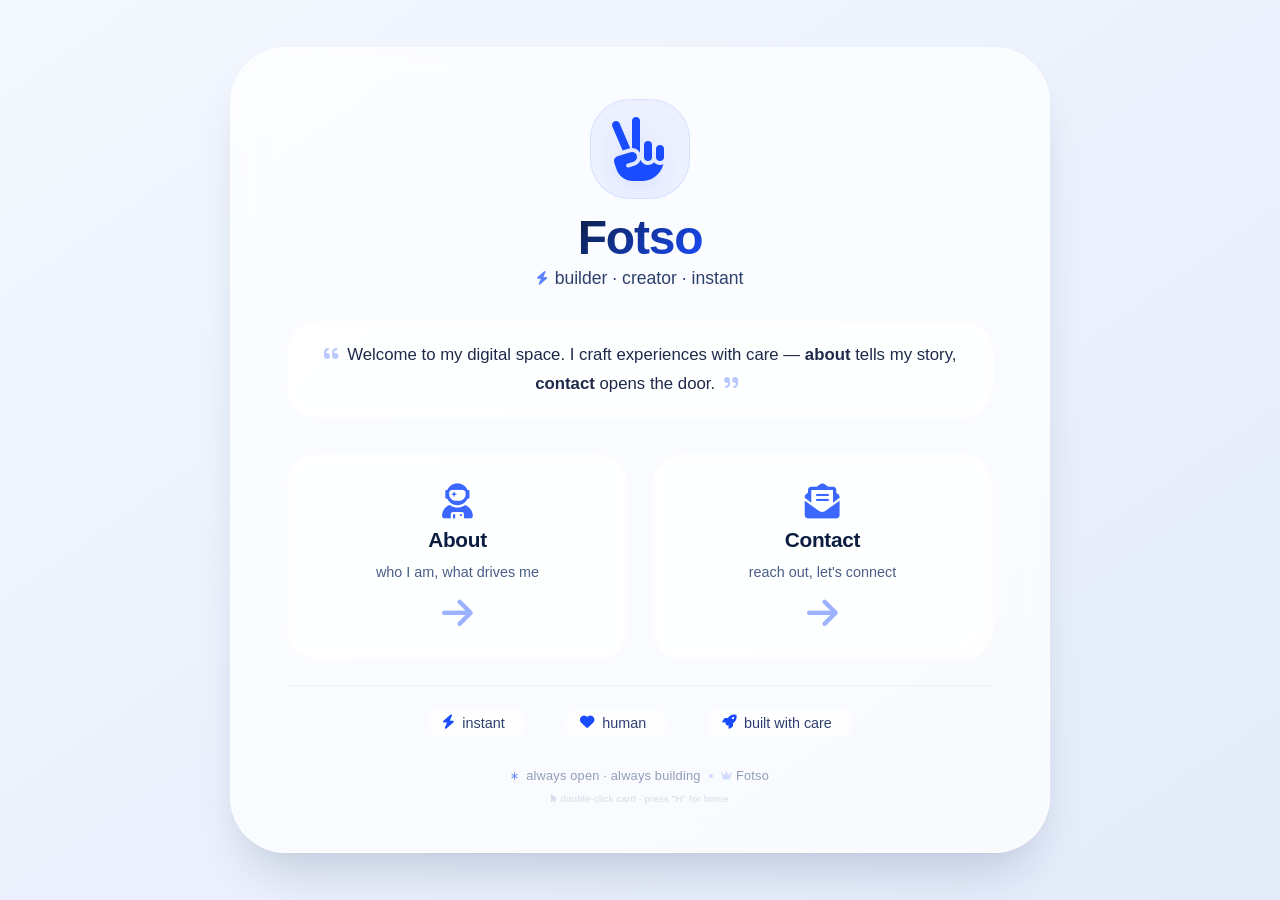
==== index.html @ 74350f85 "Add index html" ====
<!DOCTYPE html>
<html lang="en">
<head>
  <meta charset="UTF-8" />
  <meta name="viewport" content="width=device-width, initial-scale=1.0" />
  <title>Fotso · home</title>
  <!-- Font Awesome 6 (free) -->
  <link rel="stylesheet" href="https://cdnjs.cloudflare.com/ajax/libs/font-awesome/6.0.0-beta3/css/all.min.css" />
  <style>
    /* ----- reset & base ----- */
    * {
      margin: 0;
      padding: 0;
      box-sizing: border-box;
    }

    body {
      background: linear-gradient(145deg, #f4f8ff 0%, #e3ebfa 100%);
      min-height: 100vh;
      display: flex;
      align-items: center;
      justify-content: center;
      font-family: 'Inter', -apple-system, BlinkMacSystemFont, 'Segoe UI', Roboto, Helvetica, Arial, sans-serif;
      padding: 1.5rem;
      margin: 0;
    }

    /* ----- main card – index hub ----- */
    .index-card {
      max-width: 820px;
      width: 100%;
      background: rgba(255, 255, 255, 0.72);
      backdrop-filter: blur(14px);
      -webkit-backdrop-filter: blur(14px);
      border-radius: 56px;
      padding: 3.2rem 3.5rem 3rem;
      box-shadow: 0 30px 50px -18px rgba(0, 30, 70, 0.20),
                  0 2px 10px rgba(0,0,0,0.02);
      border: 1px solid rgba(255, 255, 255, 0.6);
      transition: all 0.25s ease;
      text-align: center;
    }

    .index-card:hover {
      box-shadow: 0 40px 65px -18px rgba(0, 45, 100, 0.25);
      transform: scale(1.005);
      background: rgba(255, 255, 255, 0.85);
    }

    /* ----- header / identity ----- */
    .index-header {
      display: flex;
      flex-direction: column;
      align-items: center;
      margin-bottom: 2rem;
    }

    .avatar-icon {
      font-size: 4rem;
      color: #1a4cff;
      background: rgba(26, 76, 255, 0.06);
      width: 100px;
      height: 100px;
      display: flex;
      align-items: center;
      justify-content: center;
      border-radius: 40px;
      border: 1px solid rgba(26, 76, 255, 0.10);
      transition: 0.2s;
      margin-bottom: 0.8rem;
    }

    .avatar-icon i {
      filter: drop-shadow(0 6px 12px rgba(26, 76, 255, 0.10));
    }

    .index-header h1 {
      font-size: 3rem;
      font-weight: 700;
      letter-spacing: -1.2px;
      background: linear-gradient(135deg, #0b1e42, #1a4cff);
      -webkit-background-clip: text;
      background-clip: text;
      color: transparent;
      line-height: 1.1;
    }

    .index-header .tagline {
      font-size: 1.1rem;
      font-weight: 400;
      color: #2d3f6b;
      display: flex;
      align-items: center;
      gap: 8px;
      margin-top: 0.2rem;
    }

    .index-header .tagline i {
      color: #1a4cff;
      font-size: 0.85rem;
      opacity: 0.7;
    }

    /* ----- intro blurb ----- */
    .intro-blurb {
      font-size: 1.05rem;
      line-height: 1.7;
      color: #1f2a4a;
      background: rgba(255, 255, 255, 0.3);
      padding: 1.2rem 1.8rem;
      border-radius: 32px;
      border: 1px solid rgba(255, 255, 255, 0.5);
      backdrop-filter: blur(4px);
      margin-bottom: 2.2rem;
    }

    .intro-blurb i {
      color: #1a4cff;
      margin-right: 6px;
      opacity: 0.7;
    }

    /* ----- navigation grid (about + contact) ----- */
    .nav-grid {
      display: grid;
      grid-template-columns: 1fr 1fr;
      gap: 1.5rem;
      margin: 0.8rem 0 1.2rem;
    }

    .nav-card {
      background: rgba(255, 255, 255, 0.3);
      backdrop-filter: blur(4px);
      border: 1px solid rgba(255, 255, 255, 0.5);
      border-radius: 32px;
      padding: 1.8rem 1.5rem;
      text-decoration: none;
      color: inherit;
      transition: all 0.2s ease;
      display: flex;
      flex-direction: column;
      align-items: center;
      gap: 0.6rem;
      cursor: pointer;
    }

    .nav-card:hover {
      background: rgba(255, 255, 255, 0.55);
      border-color: rgba(26, 76, 255, 0.15);
      transform: translateY(-4px);
      box-shadow: 0 12px 28px -12px rgba(26, 76, 255, 0.12);
    }

    .nav-card i {
      font-size: 2.2rem;
      color: #1a4cff;
      opacity: 0.85;
    }

    .nav-card .nav-label {
      font-weight: 600;
      font-size: 1.3rem;
      color: #0b1e42;
      letter-spacing: -0.3px;
    }

    .nav-card .nav-desc {
      font-size: 0.9rem;
      color: #4a5e88;
      text-align: center;
      line-height: 1.4;
    }

    .nav-card .nav-arrow {
      font-size: 0.8rem;
      color: #1a4cff;
      opacity: 0.5;
      transition: 0.2s;
      margin-top: 0.2rem;
    }

    .nav-card:hover .nav-arrow {
      opacity: 1;
      transform: translateX(4px);
    }

    /* ----- extra: quick stats / vibe ----- */
    .vibe-row {
      display: flex;
      justify-content: center;
      gap: 1.5rem 2.5rem;
      flex-wrap: wrap;
      margin: 1.6rem 0 0.4rem;
      padding-top: 1.4rem;
      border-top: 1px solid rgba(26, 76, 255, 0.06);
    }

    .vibe-item {
      display: flex;
      align-items: center;
      gap: 8px;
      color: #2d4070;
      font-size: 0.9rem;
      background: rgba(255, 255, 255, 0.2);
      padding: 0.3rem 1.2rem 0.3rem 0.9rem;
      border-radius: 40px;
      border: 1px solid rgba(255, 255, 255, 0.3);
      backdrop-filter: blur(4px);
    }

    .vibe-item i {
      color: #1a4cff;
      font-size: 0.9rem;
    }

    /* ----- footer ----- */
    .footnote-index {
      margin-top: 2rem;
      font-size: 0.8rem;
      color: #4d608a;
      display: flex;
      align-items: center;
      justify-content: center;
      gap: 8px;
      flex-wrap: wrap;
      opacity: 0.6;
      letter-spacing: 0.2px;
    }

    .footnote-index i {
      color: #1a4cff;
      font-size: 0.7rem;
    }

    /* ----- responsive ----- */
    @media (max-width: 640px) {
      .index-card {
        padding: 2.2rem 1.8rem;
        border-radius: 40px;
      }

      .index-header h1 {
        font-size: 2.4rem;
      }

      .avatar-icon {
        width: 80px;
        height: 80px;
        font-size: 3.2rem;
      }

      .nav-grid {
        grid-template-columns: 1fr;
        gap: 1rem;
      }

      .nav-card {
        padding: 1.4rem 1.2rem;
      }

      .intro-blurb {
        font-size: 0.95rem;
        padding: 1rem 1.4rem;
      }

      .vibe-row {
        gap: 0.8rem;
      }
    }

    @media (max-width: 400px) {
      .index-card {
        padding: 1.8rem 1.2rem;
      }
    }

    /* pulse on avatar */
    .pulse-home {
      animation: softPulse 3s ease-in-out infinite;
    }

    @keyframes softPulse {
      0% { box-shadow: 0 0 0 0 rgba(26, 76, 255, 0.04); }
      50% { box-shadow: 0 0 0 14px rgba(26, 76, 255, 0.01); }
      100% { box-shadow: 0 0 0 0 rgba(26, 76, 255, 0.04); }
    }
  </style>
</head>
<body>

  <div class="index-card">

    <!-- header -->
    <div class="index-header">
      <div class="avatar-icon pulse-home">
        <i class="fas fa-hand-peace"></i>
      </div>
      <h1>Fotso</h1>
      <div class="tagline">
        <i class="fas fa-bolt"></i>
        <span>builder · creator · instant</span>
      </div>
    </div>

    <!-- intro -->
    <div class="intro-blurb">
      <i class="fas fa-quote-left" style="opacity: 0.3; margin-right: 4px;"></i>
      Welcome to my digital space. I craft experiences with care — 
      <strong>about</strong> tells my story, <strong>contact</strong> opens the door.
      <i class="fas fa-quote-right" style="opacity: 0.3; margin-left: 4px;"></i>
    </div>

    <!-- navigation: about + contact -->
    <div class="nav-grid">
      <!-- about -->
      <a href="about.html" class="nav-card" aria-label="About page">
        <i class="fas fa-user-astronaut"></i>
        <span class="nav-label">About</span>
        <span class="nav-desc">who I am, what drives me</span>
        <span class="nav-arrow"><i class="fas fa-arrow-right"></i></span>
      </a>

      <!-- contact -->
      <a href="contact-us.html" class="nav-card" aria-label="Contact page">
        <i class="fas fa-envelope-open-text"></i>
        <span class="nav-label">Contact</span>
        <span class="nav-desc">reach out, let's connect</span>
        <span class="nav-arrow"><i class="fas fa-arrow-right"></i></span>
      </a>
    </div>

    <!-- vibe / extra -->
    <div class="vibe-row">
      <span class="vibe-item"><i class="fas fa-bolt"></i> instant</span>
      <span class="vibe-item"><i class="fas fa-heart"></i> human</span>
      <span class="vibe-item"><i class="fas fa-rocket"></i> built with care</span>
    </div>

    <!-- footer -->
    <div class="footnote-index">
      <i class="fas fa-asterisk" style="font-size: 0.5rem;"></i>
      <span>always open · always building</span>
      <i class="fas fa-circle" style="font-size: 0.25rem; opacity: 0.3;"></i>
      <span style="display: inline-flex; align-items: center; gap: 4px;">
        <i class="fas fa-crown" style="font-size: 0.6rem; opacity: 0.3;"></i>
        Fotso
      </span>
    </div>

    <!-- tiny interactive hint -->
    <div style="margin-top: 0.6rem; font-size: 0.6rem; letter-spacing: 0.2px; color: #6b7fa5; opacity: 0.25; user-select: none; text-align: center;">
      <i class="fas fa-mouse-pointer"></i> double‑click card · press "H" for home
    </div>
  </div>

  <script>
    (function() {
      // double-click on card
      const card = document.querySelector('.index-card');
      if (card) {
        card.addEventListener('dblclick', function(e) {
          if (e.target.closest('a')) return; // ignore nav clicks
          alert('🏠 Welcome home, Fotso. (double-click magic)');
        });
      }

      // keyboard shortcut: 'h' or 'H' for home
      document.addEventListener('keydown', function(e) {
        if (e.key === 'h' || e.key === 'H') {
          if (!e.ctrlKey && !e.metaKey && !e.altKey) {
            e.preventDefault();
            alert('🏡 Home · Fotso — you pressed “H” for hub.');
          }
        }
      });

      // console greeting
      console.log('%c🏠 Fotso · index hub', 'font-size: 16px; font-weight: 600; color: #1a4cff; background: #edf3ff; padding: 6px 14px; border-radius: 30px;');
      console.log('%c✨ double‑click the card or press "H" for a home note', 'font-size: 12px; color: #2d3f6b;');
    })();
  </script>

</body>
</html>
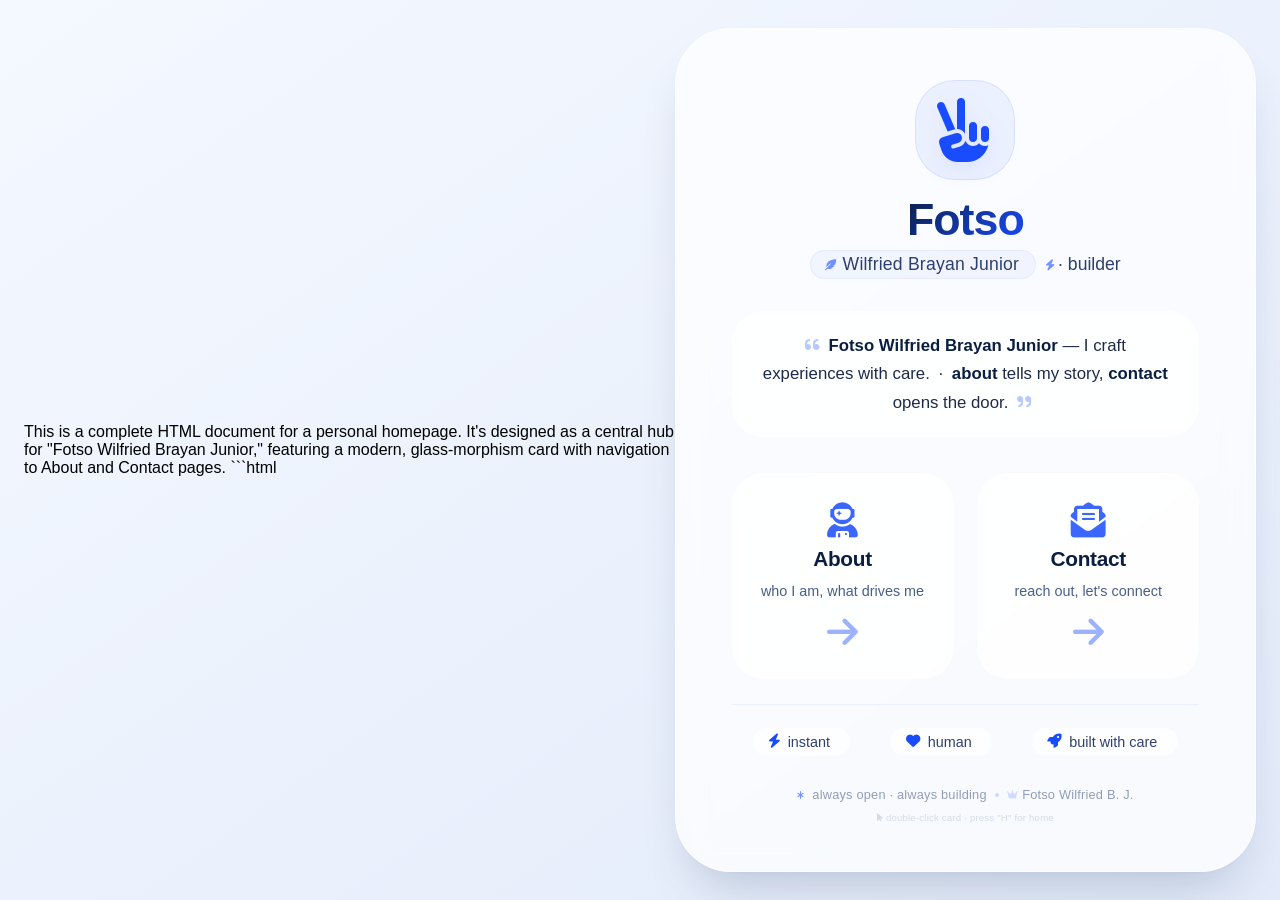
==== commit 5b88b35a: "Update home page" ====
--- a/index.html
+++ b/index.html
@@ -1,3 +1,5 @@
+This is a complete HTML document for a personal homepage. It's designed as a central hub for "Fotso Wilfried Brayan Junior," featuring a modern, glass-morphism card with navigation to About and Contact pages.
+```html
 <!DOCTYPE html>
 <html lang="en">
 <head>
@@ -47,7 +49,7 @@
       background: rgba(255, 255, 255, 0.85);
     }
 
-    /* ----- header / identity ----- */
+    /* ----- header / identity – full name ----- */
     .index-header {
       display: flex;
       flex-direction: column;
@@ -75,30 +77,44 @@
     }
 
     .index-header h1 {
-      font-size: 3rem;
+      font-size: 2.8rem;
       font-weight: 700;
-      letter-spacing: -1.2px;
+      letter-spacing: -1px;
       background: linear-gradient(135deg, #0b1e42, #1a4cff);
       -webkit-background-clip: text;
       background-clip: text;
       color: transparent;
-      line-height: 1.1;
-    }
-
-    .index-header .tagline {
+      line-height: 1.2;
+    }
+
+    .index-header .full-name {
       font-size: 1.1rem;
       font-weight: 400;
       color: #2d3f6b;
       display: flex;
       align-items: center;
-      gap: 8px;
+      justify-content: center;
+      gap: 10px;
+      flex-wrap: wrap;
       margin-top: 0.2rem;
     }
 
-    .index-header .tagline i {
-      color: #1a4cff;
-      font-size: 0.85rem;
-      opacity: 0.7;
+    .index-header .full-name i {
+      color: #1a4cff;
+      font-size: 0.8rem;
+      opacity: 0.6;
+    }
+
+    .index-header .full-name .name-badge {
+      background: rgba(26, 76, 255, 0.04);
+      padding: 0.2rem 1rem 0.2rem 0.9rem;
+      border-radius: 40px;
+      border: 1px solid rgba(26, 76, 255, 0.06);
+      font-weight: 450;
+      letter-spacing: 0.2px;
+      display: inline-flex;
+      align-items: center;
+      gap: 6px;
     }
 
     /* ----- intro blurb ----- */
@@ -120,6 +136,11 @@
       opacity: 0.7;
     }
 
+    .intro-blurb strong {
+      font-weight: 600;
+      color: #0b1e42;
+    }
+
     /* ----- navigation grid (about + contact) ----- */
     .nav-grid {
       display: grid;
@@ -240,7 +261,11 @@
       }
 
       .index-header h1 {
-        font-size: 2.4rem;
+        font-size: 2.2rem;
+      }
+
+      .index-header .full-name {
+        font-size: 1rem;
       }
 
       .avatar-icon {
@@ -290,22 +315,29 @@
 
   <div class="index-card">
 
-    <!-- header -->
+    <!-- header with full name -->
     <div class="index-header">
       <div class="avatar-icon pulse-home">
         <i class="fas fa-hand-peace"></i>
       </div>
       <h1>Fotso</h1>
-      <div class="tagline">
-        <i class="fas fa-bolt"></i>
-        <span>builder · creator · instant</span>
+      <div class="full-name">
+        <span class="name-badge">
+          <i class="fas fa-feather-alt" style="font-size: 0.7rem;"></i>
+          <span>Wilfried Brayan Junior</span>
+        </span>
+        <span style="display: flex; align-items: center; gap: 4px;">
+          <i class="fas fa-bolt" style="font-size: 0.7rem;"></i>
+          <span style="font-weight: 300;">· builder</span>
+        </span>
       </div>
     </div>
 
-    <!-- intro -->
+    <!-- intro – updated with full name mention -->
     <div class="intro-blurb">
       <i class="fas fa-quote-left" style="opacity: 0.3; margin-right: 4px;"></i>
-      Welcome to my digital space. I craft experiences with care — 
+      <strong>Fotso Wilfried Brayan Junior</strong> — I craft experiences with care.
+      <span style="display: inline-block; margin: 0 4px;">·</span> 
       <strong>about</strong> tells my story, <strong>contact</strong> opens the door.
       <i class="fas fa-quote-right" style="opacity: 0.3; margin-left: 4px;"></i>
     </div>
@@ -336,14 +368,14 @@
       <span class="vibe-item"><i class="fas fa-rocket"></i> built with care</span>
     </div>
 
-    <!-- footer -->
+    <!-- footer – includes full name -->
     <div class="footnote-index">
       <i class="fas fa-asterisk" style="font-size: 0.5rem;"></i>
       <span>always open · always building</span>
       <i class="fas fa-circle" style="font-size: 0.25rem; opacity: 0.3;"></i>
       <span style="display: inline-flex; align-items: center; gap: 4px;">
         <i class="fas fa-crown" style="font-size: 0.6rem; opacity: 0.3;"></i>
-        Fotso
+        Fotso Wilfried B. J.
       </span>
     </div>
 
@@ -360,7 +392,7 @@
       if (card) {
         card.addEventListener('dblclick', function(e) {
           if (e.target.closest('a')) return; // ignore nav clicks
-          alert('🏠 Welcome home, Fotso. (double-click magic)');
+          alert('🏠 Welcome home, Fotso Wilfried Brayan Junior. (double-click magic)');
         });
       }
 
@@ -369,13 +401,13 @@
         if (e.key === 'h' || e.key === 'H') {
           if (!e.ctrlKey && !e.metaKey && !e.altKey) {
             e.preventDefault();
-            alert('🏡 Home · Fotso — you pressed “H” for hub.');
+            alert('🏡 Home · Fotso Wilfried Brayan Junior — you pressed “H” for hub.');
           }
         }
       });
 
       // console greeting
-      console.log('%c🏠 Fotso · index hub', 'font-size: 16px; font-weight: 600; color: #1a4cff; background: #edf3ff; padding: 6px 14px; border-radius: 30px;');
+      console.log('%c🏠 Fotso Wilfried Brayan Junior · index hub', 'font-size: 16px; font-weight: 600; color: #1a4cff; background: #edf3ff; padding: 6px 14px; border-radius: 30px;');
       console.log('%c✨ double‑click the card or press "H" for a home note', 'font-size: 12px; color: #2d3f6b;');
     })();
   </script>
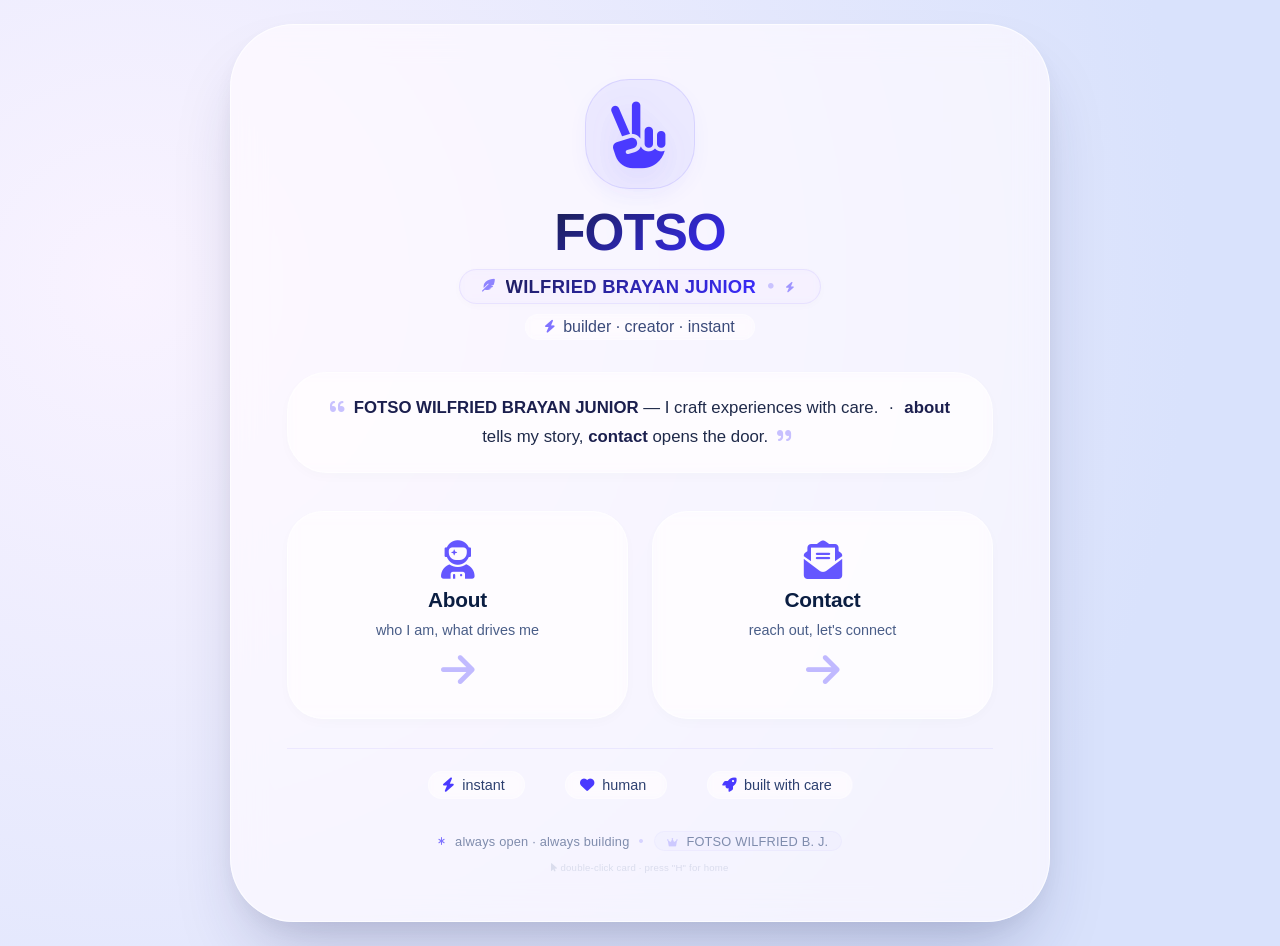
==== commit 8e8877ab: "Update home page" ====
--- a/index.html
+++ b/index.html
@@ -1,11 +1,9 @@
-This is a complete HTML document for a personal homepage. It's designed as a central hub for "Fotso Wilfried Brayan Junior," featuring a modern, glass-morphism card with navigation to About and Contact pages.
-```html
 <!DOCTYPE html>
 <html lang="en">
 <head>
   <meta charset="UTF-8" />
   <meta name="viewport" content="width=device-width, initial-scale=1.0" />
-  <title>Fotso · home</title>
+  <title>FOTSO · home</title>
   <!-- Font Awesome 6 (free) -->
   <link rel="stylesheet" href="https://cdnjs.cloudflare.com/ajax/libs/font-awesome/6.0.0-beta3/css/all.min.css" />
   <style>
@@ -17,7 +15,7 @@
     }
 
     body {
-      background: linear-gradient(145deg, #f4f8ff 0%, #e3ebfa 100%);
+      background: radial-gradient(circle at 10% 30%, #f9f3ff 0%, #d9e2fc 80%);
       min-height: 100vh;
       display: flex;
       align-items: center;
@@ -27,29 +25,29 @@
       margin: 0;
     }
 
-    /* ----- main card – index hub ----- */
+    /* ----- main card – index hub (elevated) ----- */
     .index-card {
       max-width: 820px;
       width: 100%;
-      background: rgba(255, 255, 255, 0.72);
-      backdrop-filter: blur(14px);
-      -webkit-backdrop-filter: blur(14px);
-      border-radius: 56px;
-      padding: 3.2rem 3.5rem 3rem;
-      box-shadow: 0 30px 50px -18px rgba(0, 30, 70, 0.20),
-                  0 2px 10px rgba(0,0,0,0.02);
-      border: 1px solid rgba(255, 255, 255, 0.6);
-      transition: all 0.25s ease;
+      background: rgba(255, 251, 255, 0.68);
+      backdrop-filter: blur(16px);
+      -webkit-backdrop-filter: blur(16px);
+      border-radius: 64px;
+      padding: 3.4rem 3.5rem 3rem;
+      box-shadow: 0 40px 70px -20px rgba(30, 40, 100, 0.25),
+                  0 8px 32px -8px rgba(0, 20, 60, 0.08);
+      border: 1px solid rgba(255, 255, 255, 0.7);
+      transition: all 0.3s ease;
       text-align: center;
     }
 
     .index-card:hover {
-      box-shadow: 0 40px 65px -18px rgba(0, 45, 100, 0.25);
-      transform: scale(1.005);
-      background: rgba(255, 255, 255, 0.85);
-    }
-
-    /* ----- header / identity – full name ----- */
+      box-shadow: 0 50px 80px -18px rgba(40, 60, 150, 0.30);
+      transform: scale(1.008);
+      background: rgba(255, 251, 255, 0.82);
+    }
+
+    /* ----- header / identity – full name prominent ----- */
     .index-header {
       display: flex;
       flex-direction: column;
@@ -58,90 +56,116 @@
     }
 
     .avatar-icon {
-      font-size: 4rem;
-      color: #1a4cff;
-      background: rgba(26, 76, 255, 0.06);
-      width: 100px;
-      height: 100px;
+      font-size: 4.2rem;
+      color: #4a3aff;
+      background: rgba(74, 58, 255, 0.07);
+      width: 110px;
+      height: 110px;
       display: flex;
       align-items: center;
       justify-content: center;
-      border-radius: 40px;
-      border: 1px solid rgba(26, 76, 255, 0.10);
-      transition: 0.2s;
+      border-radius: 44px;
+      border: 1px solid rgba(74, 58, 255, 0.12);
+      transition: 0.25s;
       margin-bottom: 0.8rem;
+      box-shadow: 0 8px 24px -6px rgba(74, 58, 255, 0.08);
     }
 
     .avatar-icon i {
-      filter: drop-shadow(0 6px 12px rgba(26, 76, 255, 0.10));
+      filter: drop-shadow(0 8px 16px rgba(74, 58, 255, 0.12));
     }
 
     .index-header h1 {
-      font-size: 2.8rem;
+      font-size: 3.2rem;
       font-weight: 700;
       letter-spacing: -1px;
-      background: linear-gradient(135deg, #0b1e42, #1a4cff);
+      background: linear-gradient(145deg, #1a1f4e, #3b2bff);
       -webkit-background-clip: text;
       background-clip: text;
       color: transparent;
       line-height: 1.2;
-    }
-
-    .index-header .full-name {
-      font-size: 1.1rem;
-      font-weight: 400;
-      color: #2d3f6b;
-      display: flex;
-      align-items: center;
-      justify-content: center;
+      margin-bottom: 0.15rem;
+    }
+
+    /* full name – now displayed as a stylish badge */
+    .full-name-badge {
+      display: inline-flex;
+      align-items: center;
       gap: 10px;
-      flex-wrap: wrap;
+      background: rgba(74, 58, 255, 0.04);
+      padding: 0.35rem 1.6rem 0.35rem 1.4rem;
+      border-radius: 60px;
+      border: 1px solid rgba(74, 58, 255, 0.08);
+      backdrop-filter: blur(4px);
+      font-size: 1.15rem;
+      font-weight: 500;
+      color: #1f2a5c;
+      letter-spacing: 0.3px;
       margin-top: 0.2rem;
-    }
-
-    .index-header .full-name i {
-      color: #1a4cff;
+      box-shadow: 0 2px 8px rgba(0,0,0,0.02);
+    }
+
+    .full-name-badge i {
+      color: #4a3aff;
       font-size: 0.8rem;
       opacity: 0.6;
     }
 
-    .index-header .full-name .name-badge {
-      background: rgba(26, 76, 255, 0.04);
-      padding: 0.2rem 1rem 0.2rem 0.9rem;
+    .full-name-badge .name-text {
+      background: linear-gradient(135deg, #1f1f5e, #3b2bff);
+      -webkit-background-clip: text;
+      background-clip: text;
+      color: transparent;
+      font-weight: 600;
+    }
+
+    .tagline {
+      font-size: 1rem;
+      font-weight: 400;
+      color: #3a4a7a;
+      display: flex;
+      align-items: center;
+      gap: 8px;
+      margin-top: 0.6rem;
+      background: rgba(255,255,255,0.2);
+      padding: 0.2rem 1.2rem;
       border-radius: 40px;
-      border: 1px solid rgba(26, 76, 255, 0.06);
-      font-weight: 450;
-      letter-spacing: 0.2px;
-      display: inline-flex;
-      align-items: center;
-      gap: 6px;
-    }
-
-    /* ----- intro blurb ----- */
+      backdrop-filter: blur(4px);
+      border: 1px solid rgba(255,255,255,0.3);
+    }
+
+    .tagline i {
+      color: #4a3aff;
+      font-size: 0.8rem;
+      opacity: 0.7;
+    }
+
+    /* ----- intro blurb (softer) ----- */
     .intro-blurb {
       font-size: 1.05rem;
       line-height: 1.7;
       color: #1f2a4a;
-      background: rgba(255, 255, 255, 0.3);
-      padding: 1.2rem 1.8rem;
-      border-radius: 32px;
-      border: 1px solid rgba(255, 255, 255, 0.5);
+      background: rgba(255, 255, 255, 0.4);
+      padding: 1.3rem 2rem;
+      border-radius: 40px;
+      border: 1px solid rgba(255, 255, 255, 0.6);
       backdrop-filter: blur(4px);
-      margin-bottom: 2.2rem;
+      margin-bottom: 2.4rem;
+      box-shadow: 0 4px 12px rgba(0,0,0,0.02);
     }
 
     .intro-blurb i {
-      color: #1a4cff;
+      color: #4a3aff;
       margin-right: 6px;
-      opacity: 0.7;
+      opacity: 0.6;
     }
 
     .intro-blurb strong {
       font-weight: 600;
-      color: #0b1e42;
-    }
-
-    /* ----- navigation grid (about + contact) ----- */
+      color: #1b1f4e;
+    }
+
+    /* ----- navigation grid (about + contact) with fresh colors ----- */
     .nav-grid {
       display: grid;
       grid-template-columns: 1fr 1fr;
@@ -150,39 +174,46 @@
     }
 
     .nav-card {
-      background: rgba(255, 255, 255, 0.3);
-      backdrop-filter: blur(4px);
-      border: 1px solid rgba(255, 255, 255, 0.5);
-      border-radius: 32px;
+      background: rgba(255, 255, 255, 0.4);
+      backdrop-filter: blur(6px);
+      border: 1px solid rgba(255, 255, 255, 0.6);
+      border-radius: 36px;
       padding: 1.8rem 1.5rem;
       text-decoration: none;
       color: inherit;
-      transition: all 0.2s ease;
+      transition: all 0.25s ease;
       display: flex;
       flex-direction: column;
       align-items: center;
-      gap: 0.6rem;
+      gap: 0.5rem;
       cursor: pointer;
+      box-shadow: 0 4px 12px rgba(0,0,0,0.02);
     }
 
     .nav-card:hover {
-      background: rgba(255, 255, 255, 0.55);
-      border-color: rgba(26, 76, 255, 0.15);
-      transform: translateY(-4px);
-      box-shadow: 0 12px 28px -12px rgba(26, 76, 255, 0.12);
+      background: rgba(255, 255, 255, 0.7);
+      border-color: rgba(74, 58, 255, 0.20);
+      transform: translateY(-6px);
+      box-shadow: 0 18px 36px -14px rgba(74, 58, 255, 0.15);
     }
 
     .nav-card i {
-      font-size: 2.2rem;
-      color: #1a4cff;
+      font-size: 2.4rem;
+      color: #4a3aff;
       opacity: 0.85;
+      transition: 0.2s;
+    }
+
+    .nav-card:hover i {
+      opacity: 1;
+      transform: scale(1.02);
     }
 
     .nav-card .nav-label {
       font-weight: 600;
       font-size: 1.3rem;
       color: #0b1e42;
-      letter-spacing: -0.3px;
+      letter-spacing: -0.2px;
     }
 
     .nav-card .nav-desc {
@@ -194,26 +225,26 @@
 
     .nav-card .nav-arrow {
       font-size: 0.8rem;
-      color: #1a4cff;
-      opacity: 0.5;
-      transition: 0.2s;
+      color: #4a3aff;
+      opacity: 0.4;
+      transition: 0.25s;
       margin-top: 0.2rem;
     }
 
     .nav-card:hover .nav-arrow {
       opacity: 1;
-      transform: translateX(4px);
-    }
-
-    /* ----- extra: quick stats / vibe ----- */
+      transform: translateX(6px);
+    }
+
+    /* ----- vibe row (extra flair) ----- */
     .vibe-row {
       display: flex;
       justify-content: center;
       gap: 1.5rem 2.5rem;
       flex-wrap: wrap;
-      margin: 1.6rem 0 0.4rem;
+      margin: 1.8rem 0 0.4rem;
       padding-top: 1.4rem;
-      border-top: 1px solid rgba(26, 76, 255, 0.06);
+      border-top: 1px solid rgba(74, 58, 255, 0.07);
     }
 
     .vibe-item {
@@ -222,19 +253,19 @@
       gap: 8px;
       color: #2d4070;
       font-size: 0.9rem;
-      background: rgba(255, 255, 255, 0.2);
+      background: rgba(255, 255, 255, 0.25);
       padding: 0.3rem 1.2rem 0.3rem 0.9rem;
       border-radius: 40px;
-      border: 1px solid rgba(255, 255, 255, 0.3);
+      border: 1px solid rgba(255, 255, 255, 0.4);
       backdrop-filter: blur(4px);
     }
 
     .vibe-item i {
-      color: #1a4cff;
+      color: #4a3aff;
       font-size: 0.9rem;
     }
 
-    /* ----- footer ----- */
+    /* ----- footer (full name included) ----- */
     .footnote-index {
       margin-top: 2rem;
       font-size: 0.8rem;
@@ -242,36 +273,47 @@
       display: flex;
       align-items: center;
       justify-content: center;
-      gap: 8px;
+      gap: 10px;
       flex-wrap: wrap;
-      opacity: 0.6;
+      opacity: 0.7;
       letter-spacing: 0.2px;
     }
 
     .footnote-index i {
-      color: #1a4cff;
+      color: #4a3aff;
       font-size: 0.7rem;
+    }
+
+    .footnote-index .foot-name {
+      background: rgba(74, 58, 255, 0.03);
+      padding: 0.1rem 0.8rem;
+      border-radius: 40px;
+      border: 1px solid rgba(74, 58, 255, 0.04);
+      font-weight: 450;
     }
 
     /* ----- responsive ----- */
     @media (max-width: 640px) {
       .index-card {
         padding: 2.2rem 1.8rem;
-        border-radius: 40px;
+        border-radius: 44px;
       }
 
       .index-header h1 {
-        font-size: 2.2rem;
-      }
-
-      .index-header .full-name {
-        font-size: 1rem;
+        font-size: 2.4rem;
+      }
+
+      .full-name-badge {
+        font-size: 0.95rem;
+        padding: 0.3rem 1rem 0.3rem 1rem;
+        flex-wrap: wrap;
+        justify-content: center;
       }
 
       .avatar-icon {
-        width: 80px;
-        height: 80px;
-        font-size: 3.2rem;
+        width: 85px;
+        height: 85px;
+        font-size: 3.4rem;
       }
 
       .nav-grid {
@@ -299,15 +341,15 @@
       }
     }
 
-    /* pulse on avatar */
+    /* pulse animation – calm and refined */
     .pulse-home {
-      animation: softPulse 3s ease-in-out infinite;
+      animation: softPulse 3.2s ease-in-out infinite;
     }
 
     @keyframes softPulse {
-      0% { box-shadow: 0 0 0 0 rgba(26, 76, 255, 0.04); }
-      50% { box-shadow: 0 0 0 14px rgba(26, 76, 255, 0.01); }
-      100% { box-shadow: 0 0 0 0 rgba(26, 76, 255, 0.04); }
+      0% { box-shadow: 0 0 0 0 rgba(74, 58, 255, 0.04); }
+      50% { box-shadow: 0 0 0 18px rgba(74, 58, 255, 0.01); }
+      100% { box-shadow: 0 0 0 0 rgba(74, 58, 255, 0.04); }
     }
   </style>
 </head>
@@ -315,29 +357,32 @@
 
   <div class="index-card">
 
-    <!-- header with full name -->
+    <!-- header: full name in badge + tagline -->
     <div class="index-header">
       <div class="avatar-icon pulse-home">
         <i class="fas fa-hand-peace"></i>
       </div>
-      <h1>Fotso</h1>
-      <div class="full-name">
-        <span class="name-badge">
-          <i class="fas fa-feather-alt" style="font-size: 0.7rem;"></i>
-          <span>Wilfried Brayan Junior</span>
-        </span>
-        <span style="display: flex; align-items: center; gap: 4px;">
-          <i class="fas fa-bolt" style="font-size: 0.7rem;"></i>
-          <span style="font-weight: 300;">· builder</span>
-        </span>
+      <h1>FOTSO</h1>
+      
+      <!-- full name badge: WILFRIED BRAYAN JUNIOR -->
+      <div class="full-name-badge">
+        <i class="fas fa-feather-alt"></i>
+        <span class="name-text">WILFRIED BRAYAN JUNIOR</span>
+        <i class="fas fa-circle" style="font-size: 0.35rem; opacity: 0.25; margin: 0 2px;"></i>
+        <i class="fas fa-bolt" style="font-size: 0.65rem; opacity: 0.5;"></i>
       </div>
-    </div>
-
-    <!-- intro – updated with full name mention -->
+
+      <div class="tagline">
+        <i class="fas fa-bolt"></i>
+        <span>builder · creator · instant</span>
+      </div>
+    </div>
+
+    <!-- intro – updated with full name -->
     <div class="intro-blurb">
       <i class="fas fa-quote-left" style="opacity: 0.3; margin-right: 4px;"></i>
-      <strong>Fotso Wilfried Brayan Junior</strong> — I craft experiences with care.
-      <span style="display: inline-block; margin: 0 4px;">·</span> 
+      <strong>FOTSO WILFRIED BRAYAN JUNIOR</strong> — I craft experiences with care.
+      <span style="display: inline-block; margin: 0 6px;">·</span> 
       <strong>about</strong> tells my story, <strong>contact</strong> opens the door.
       <i class="fas fa-quote-right" style="opacity: 0.3; margin-left: 4px;"></i>
     </div>
@@ -372,42 +417,39 @@
     <div class="footnote-index">
       <i class="fas fa-asterisk" style="font-size: 0.5rem;"></i>
       <span>always open · always building</span>
-      <i class="fas fa-circle" style="font-size: 0.25rem; opacity: 0.3;"></i>
-      <span style="display: inline-flex; align-items: center; gap: 4px;">
-        <i class="fas fa-crown" style="font-size: 0.6rem; opacity: 0.3;"></i>
-        Fotso Wilfried B. J.
+      <i class="fas fa-circle" style="font-size: 0.25rem; opacity: 0.25;"></i>
+      <span class="foot-name">
+        <i class="fas fa-crown" style="font-size: 0.6rem; opacity: 0.3; margin-right: 4px;"></i>
+        FOTSO WILFRIED B. J.
       </span>
     </div>
 
     <!-- tiny interactive hint -->
-    <div style="margin-top: 0.6rem; font-size: 0.6rem; letter-spacing: 0.2px; color: #6b7fa5; opacity: 0.25; user-select: none; text-align: center;">
+    <div style="margin-top: 0.7rem; font-size: 0.6rem; letter-spacing: 0.2px; color: #6b7fa5; opacity: 0.2; user-select: none; text-align: center;">
       <i class="fas fa-mouse-pointer"></i> double‑click card · press "H" for home
     </div>
   </div>
 
   <script>
     (function() {
-      // double-click on card
       const card = document.querySelector('.index-card');
       if (card) {
         card.addEventListener('dblclick', function(e) {
-          if (e.target.closest('a')) return; // ignore nav clicks
-          alert('🏠 Welcome home, Fotso Wilfried Brayan Junior. (double-click magic)');
+          if (e.target.closest('a')) return;
+          alert('🏠 Welcome home, FOTSO WILFRIED BRAYAN JUNIOR. (double-click magic)');
         });
       }
 
-      // keyboard shortcut: 'h' or 'H' for home
       document.addEventListener('keydown', function(e) {
         if (e.key === 'h' || e.key === 'H') {
           if (!e.ctrlKey && !e.metaKey && !e.altKey) {
             e.preventDefault();
-            alert('🏡 Home · Fotso Wilfried Brayan Junior — you pressed “H” for hub.');
+            alert('🏡 Home · FOTSO WILFRIED BRAYAN JUNIOR — you pressed “H” for hub.');
           }
         }
       });
 
-      // console greeting
-      console.log('%c🏠 Fotso Wilfried Brayan Junior · index hub', 'font-size: 16px; font-weight: 600; color: #1a4cff; background: #edf3ff; padding: 6px 14px; border-radius: 30px;');
+      console.log('%c🏠 FOTSO WILFRIED BRAYAN JUNIOR · index hub', 'font-size: 16px; font-weight: 600; color: #4a3aff; background: #edf0ff; padding: 6px 14px; border-radius: 30px;');
       console.log('%c✨ double‑click the card or press "H" for a home note', 'font-size: 12px; color: #2d3f6b;');
     })();
   </script>
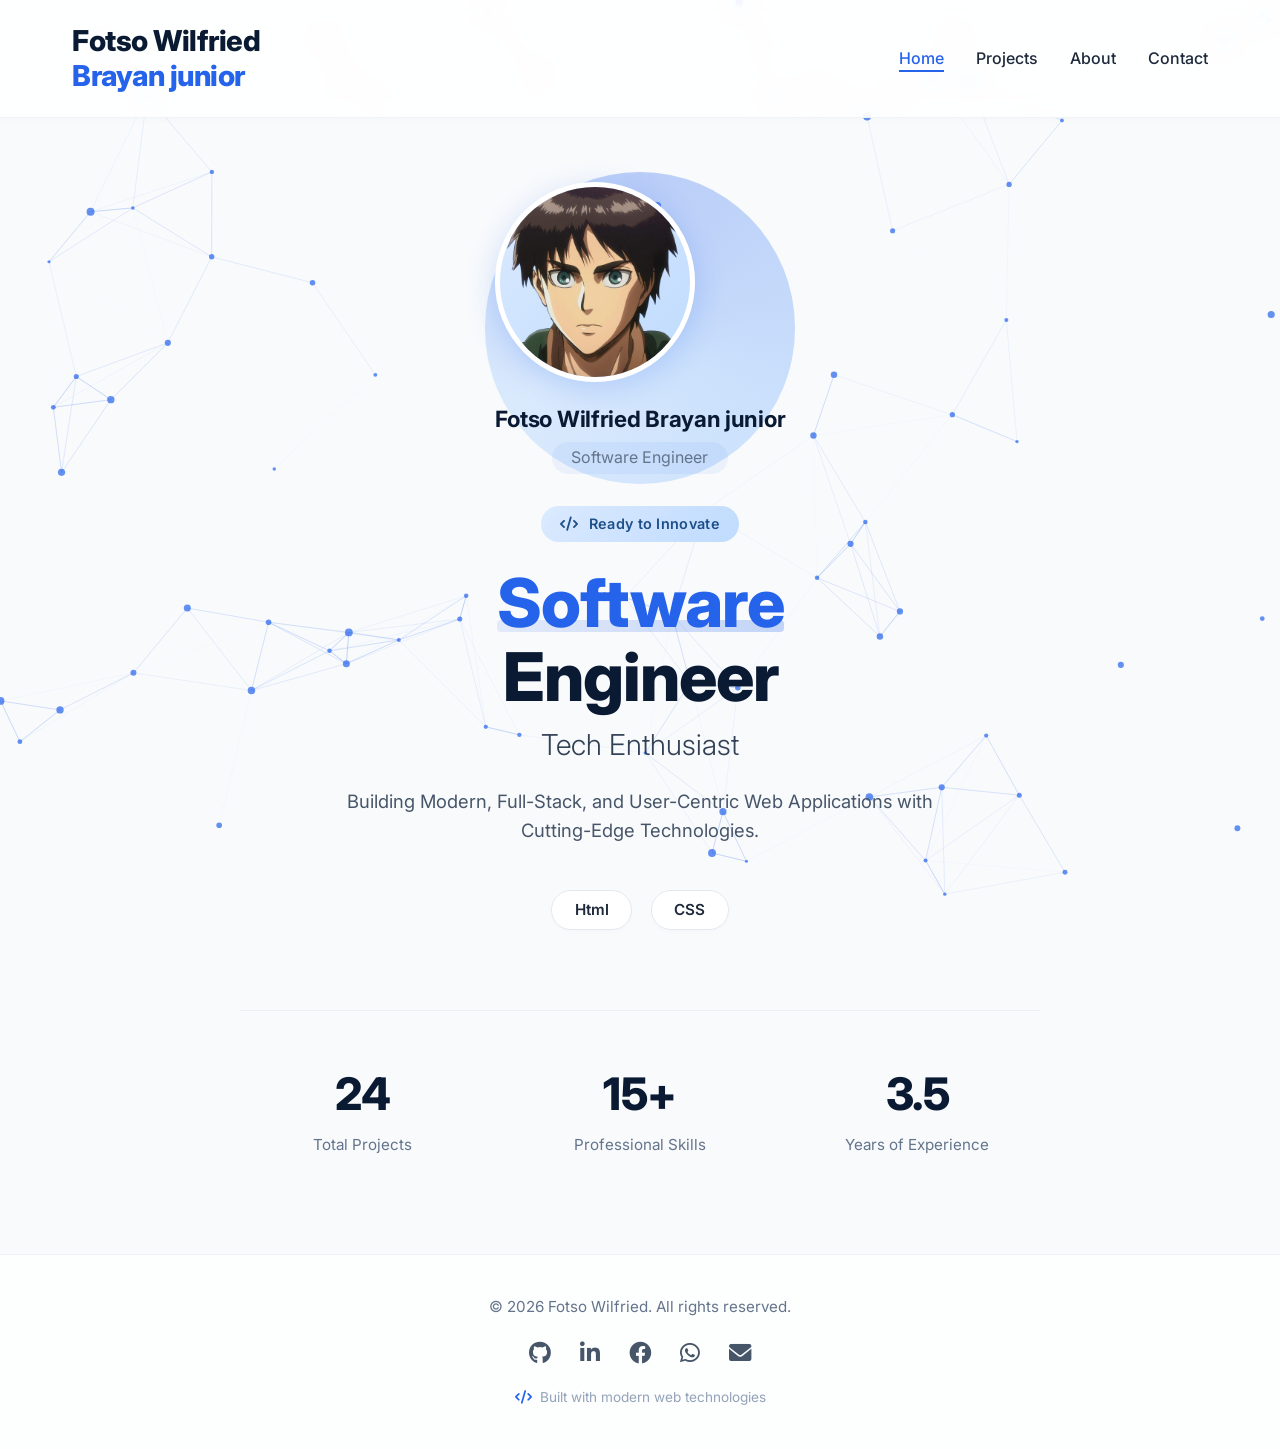
==== commit d3ece04f: "Update portfolio homepage" ====
--- a/index.html
+++ b/index.html
@@ -1,13 +1,17 @@
 <!DOCTYPE html>
 <html lang="en">
 <head>
-  <meta charset="UTF-8" />
-  <meta name="viewport" content="width=device-width, initial-scale=1.0" />
-  <title>FOTSO · home</title>
-  <!-- Font Awesome 6 (free) -->
-  <link rel="stylesheet" href="https://cdnjs.cloudflare.com/ajax/libs/font-awesome/6.0.0-beta3/css/all.min.css" />
+  <meta charset="UTF-8">
+  <meta name="viewport" content="width=device-width, initial-scale=1.0">
+  <title>Fotso Wilfried - Software Engineer</title>
+  <!-- Google Fonts for a clean, modern look -->
+  <link rel="preconnect" href="https://fonts.googleapis.com">
+  <link rel="preconnect" href="https://fonts.gstatic.com" crossorigin>
+  <link href="https://fonts.googleapis.com/css2?family=Inter:opsz,wght@14..32,300;14..32,400;14..32,600;14..32,700;14..32,800&display=swap" rel="stylesheet">
+  <!-- Font Awesome for icons -->
+  <link rel="stylesheet" href="https://cdnjs.cloudflare.com/ajax/libs/font-awesome/6.0.0-beta3/css/all.min.css">
   <style>
-    /* ----- reset & base ----- */
+    /* ===== RESET & BASE ===== */
     * {
       margin: 0;
       padding: 0;
@@ -15,442 +19,809 @@
     }
 
     body {
-      background: radial-gradient(circle at 10% 30%, #f9f3ff 0%, #d9e2fc 80%);
-      min-height: 100vh;
+      font-family: 'Inter', sans-serif;
+      background-color: #f8fafc;
+      color: #0b1a33;
+      line-height: 1.6;
+      overflow-x: hidden;
+    }
+
+    .container {
+      max-width: 1200px;
+      margin: 0 auto;
+      padding: 0 2rem;
+      position: relative;
+      z-index: 2;
+    }
+
+    /* ===== ANIMATIONS ===== */
+    @keyframes fadeInUp {
+      from {
+        opacity: 0;
+        transform: translateY(30px);
+      }
+      to {
+        opacity: 1;
+        transform: translateY(0);
+      }
+    }
+
+    @keyframes fadeIn {
+      from {
+        opacity: 0;
+      }
+      to {
+        opacity: 1;
+      }
+    }
+
+    @keyframes slideInLeft {
+      from {
+        opacity: 0;
+        transform: translateX(-40px);
+      }
+      to {
+        opacity: 1;
+        transform: translateX(0);
+      }
+    }
+
+    @keyframes slideInRight {
+      from {
+        opacity: 0;
+        transform: translateX(40px);
+      }
+      to {
+        opacity: 1;
+        transform: translateX(0);
+      }
+    }
+
+    @keyframes pulse {
+      0% {
+        transform: scale(1);
+      }
+      50% {
+        transform: scale(1.05);
+      }
+      100% {
+        transform: scale(1);
+      }
+    }
+
+    @keyframes float {
+      0% {
+        transform: translateY(0px);
+      }
+      50% {
+        transform: translateY(-10px);
+      }
+      100% {
+        transform: translateY(0px);
+      }
+    }
+
+    @keyframes shimmer {
+      0% {
+        background-position: -200% center;
+      }
+      100% {
+        background-position: 200% center;
+      }
+    }
+
+    @keyframes softPulse {
+      0% { box-shadow: 0 0 0 0 rgba(37, 99, 235, 0.12); }
+      50% { box-shadow: 0 0 0 25px rgba(37, 99, 235, 0.04); }
+      100% { box-shadow: 0 0 0 0 rgba(37, 99, 235, 0.12); }
+    }
+
+    @keyframes borderGlow {
+      0% { border-color: rgba(37, 99, 235, 0.3); }
+      50% { border-color: rgba(37, 99, 235, 0.8); }
+      100% { border-color: rgba(37, 99, 235, 0.3); }
+    }
+
+    @keyframes spin {
+      from { transform: rotate(0deg); }
+      to { transform: rotate(360deg); }
+    }
+
+    .animate-fade-in-up {
+      animation: fadeInUp 0.8s ease forwards;
+    }
+
+    .animate-fade-in {
+      animation: fadeIn 1s ease forwards;
+    }
+
+    .animate-slide-left {
+      animation: slideInLeft 0.8s ease forwards;
+    }
+
+    .animate-slide-right {
+      animation: slideInRight 0.8s ease forwards;
+    }
+
+    .animate-float {
+      animation: float 3s ease-in-out infinite;
+    }
+
+    .animate-pulse-on-hover:hover {
+      animation: pulse 0.5s ease;
+    }
+
+    .delay-1 {
+      animation-delay: 0.1s;
+    }
+    .delay-2 {
+      animation-delay: 0.2s;
+    }
+    .delay-3 {
+      animation-delay: 0.3s;
+    }
+    .delay-4 {
+      animation-delay: 0.4s;
+    }
+    .delay-5 {
+      animation-delay: 0.5s;
+    }
+
+    /* ===== PARTICLE NETWORK CANVAS ===== */
+    #particle-canvas {
+      position: fixed;
+      top: 0;
+      left: 0;
+      width: 100%;
+      height: 100%;
+      z-index: 0;
+      pointer-events: none;
+      background: transparent;
+    }
+
+    /* ===== HEADER / NAV ===== */
+    header {
+      padding: 1.5rem 0;
+      border-bottom: 1px solid rgba(226, 232, 240, 0.5);
+      background-color: rgba(255, 255, 255, 0.85);
+      backdrop-filter: blur(10px);
+      box-shadow: 0 2px 8px rgba(0,0,0,0.02);
+      position: sticky;
+      top: 0;
+      z-index: 100;
+      animation: fadeIn 0.8s ease;
+    }
+
+    nav {
       display: flex;
+      justify-content: space-between;
       align-items: center;
-      justify-content: center;
-      font-family: 'Inter', -apple-system, BlinkMacSystemFont, 'Segoe UI', Roboto, Helvetica, Arial, sans-serif;
-      padding: 1.5rem;
-      margin: 0;
-    }
-
-    /* ----- main card – index hub (elevated) ----- */
-    .index-card {
-      max-width: 820px;
+      flex-wrap: wrap;
+    }
+
+    .logo {
+      font-weight: 800;
+      font-size: 1.8rem;
+      letter-spacing: -0.5px;
+      color: #0b1a33;
+      transition: transform 0.3s ease;
+      text-decoration: none;
+      line-height: 1.2;
+    }
+
+    .logo:hover {
+      transform: scale(1.02);
+    }
+
+    .logo span {
+      color: #2563eb;
+    }
+
+    .nav-links {
+      display: flex;
+      gap: 2rem;
+      list-style: none;
+      font-weight: 500;
+    }
+
+    .nav-links a {
+      text-decoration: none;
+      color: #1e293b;
+      transition: color 0.3s ease, transform 0.3s ease;
+      position: relative;
+      padding-bottom: 4px;
+    }
+
+    .nav-links a::after {
+      content: '';
+      position: absolute;
+      bottom: 0;
+      left: 0;
+      width: 0;
+      height: 2px;
+      background-color: #2563eb;
+      transition: width 0.3s ease;
+    }
+
+    .nav-links a:hover {
+      color: #2563eb;
+      transform: translateY(-2px);
+    }
+
+    .nav-links a:hover::after {
       width: 100%;
-      background: rgba(255, 251, 255, 0.68);
-      backdrop-filter: blur(16px);
-      -webkit-backdrop-filter: blur(16px);
-      border-radius: 64px;
-      padding: 3.4rem 3.5rem 3rem;
-      box-shadow: 0 40px 70px -20px rgba(30, 40, 100, 0.25),
-                  0 8px 32px -8px rgba(0, 20, 60, 0.08);
-      border: 1px solid rgba(255, 255, 255, 0.7);
-      transition: all 0.3s ease;
-      text-align: center;
-    }
-
-    .index-card:hover {
-      box-shadow: 0 50px 80px -18px rgba(40, 60, 150, 0.30);
-      transform: scale(1.008);
-      background: rgba(255, 251, 255, 0.82);
-    }
-
-    /* ----- header / identity – full name prominent ----- */
-    .index-header {
+    }
+
+    .nav-links a.active {
+      color: #2563eb;
+    }
+
+    .nav-links a.active::after {
+      width: 100%;
+    }
+
+    /* ===== HERO SECTION ===== */
+    .hero {
       display: flex;
       flex-direction: column;
       align-items: center;
+      text-align: center;
+      padding: 4rem 0 3rem;
+      position: relative;
+      z-index: 2;
+    }
+
+    /* ===== PROFILE IMAGE - ENLARGED ===== */
+    .profile-wrapper {
       margin-bottom: 2rem;
-    }
-
-    .avatar-icon {
+      animation: fadeInUp 0.6s ease;
+      position: relative;
+    }
+
+    /* Glowing ring behind the profile image */
+    .profile-wrapper::before {
+      content: '';
+      position: absolute;
+      top: -10px;
+      left: -10px;
+      right: -10px;
+      bottom: -10px;
+      border-radius: 50%;
+      background: conic-gradient(from 0deg, #2563eb, #60a5fa, #93c5fd, #2563eb);
+      opacity: 0.3;
+      animation: spin 6s linear infinite;
+      z-index: -1;
+    }
+
+    .profile-image {
+      width: 200px;
+      height: 200px;
+      border-radius: 50%;
+      object-fit: cover;
+      border: 5px solid white;
+      box-shadow: 0 8px 30px rgba(37, 99, 235, 0.2);
+      transition: all 0.4s cubic-bezier(0.4, 0, 0.2, 1);
+      animation: softPulse 3s ease-in-out infinite;
+      display: block;
+      background: linear-gradient(135deg, #dbeafe, #bfdbfe);
+      position: relative;
+      z-index: 1;
+    }
+
+    .profile-image:hover {
+      transform: scale(1.06) rotate(-3deg);
+      box-shadow: 0 12px 45px rgba(37, 99, 235, 0.35);
+      border-color: #2563eb;
+      animation: borderGlow 1.5s ease-in-out infinite;
+    }
+
+    /* Fallback/placeholder if image fails to load */
+    .profile-image-placeholder {
+      display: none;
+    }
+
+    .profile-image::after {
+      content: '';
+      position: absolute;
+      inset: 0;
+      border-radius: 50%;
+      box-shadow: inset 0 0 20px rgba(37, 99, 235, 0.1);
+    }
+
+    .profile-name {
+      margin-top: 1.2rem;
+      font-size: 1.4rem;
+      font-weight: 700;
+      color: #0b1a33;
+      animation: fadeInUp 0.6s ease 0.1s both;
+      letter-spacing: -0.3px;
+    }
+
+    .profile-title {
+      font-size: 1rem;
+      color: #64748b;
+      font-weight: 400;
+      animation: fadeInUp 0.6s ease 0.15s both;
+      background: rgba(37, 99, 235, 0.06);
+      padding: 0.2rem 1.2rem;
+      border-radius: 20px;
+      display: inline-block;
+      margin-top: 0.3rem;
+    }
+
+    .hero-badge {
+      background: linear-gradient(135deg, #dbeafe, #bfdbfe);
+      color: #1e4f8a;
+      padding: 0.4rem 1.2rem;
+      border-radius: 30px;
+      font-size: 0.9rem;
+      font-weight: 600;
+      letter-spacing: 0.3px;
+      margin-bottom: 1.5rem;
+      animation: fadeInUp 0.6s ease 0.2s both;
+      transition: transform 0.3s ease, box-shadow 0.3s ease;
+    }
+
+    .hero-badge:hover {
+      transform: translateY(-2px);
+      box-shadow: 0 4px 12px rgba(37, 99, 235, 0.15);
+    }
+
+    .hero h1 {
       font-size: 4.2rem;
-      color: #4a3aff;
-      background: rgba(74, 58, 255, 0.07);
-      width: 110px;
-      height: 110px;
+      font-weight: 800;
+      line-height: 1.1;
+      margin-bottom: 0.5rem;
+      letter-spacing: -1px;
+      animation: fadeInUp 0.6s ease 0.3s both;
+    }
+
+    .hero h1 .highlight {
+      color: #2563eb;
+      position: relative;
+      display: inline-block;
+    }
+
+    .hero h1 .highlight::after {
+      content: '';
+      position: absolute;
+      bottom: 8px;
+      left: 0;
+      width: 100%;
+      height: 12px;
+      background: linear-gradient(90deg, rgba(37, 99, 235, 0.1), rgba(37, 99, 235, 0.25), rgba(37, 99, 235, 0.1));
+      background-size: 200% auto;
+      z-index: -1;
+      border-radius: 4px;
+      animation: shimmer 3s linear infinite;
+    }
+
+    .hero-subtitle {
+      font-size: 1.8rem;
+      font-weight: 300;
+      color: #334155;
+      margin-bottom: 1.2rem;
+      animation: fadeInUp 0.6s ease 0.4s both;
+    }
+
+    .hero-description {
+      max-width: 680px;
+      font-size: 1.15rem;
+      color: #475569;
+      margin-bottom: 2.8rem;
+      padding: 0 1rem;
+      animation: fadeInUp 0.6s ease 0.5s both;
+    }
+
+    /* Tech stack pills */
+    .tech-pills {
       display: flex;
-      align-items: center;
+      flex-wrap: wrap;
       justify-content: center;
-      border-radius: 44px;
-      border: 1px solid rgba(74, 58, 255, 0.12);
-      transition: 0.25s;
-      margin-bottom: 0.8rem;
-      box-shadow: 0 8px 24px -6px rgba(74, 58, 255, 0.08);
-    }
-
-    .avatar-icon i {
-      filter: drop-shadow(0 8px 16px rgba(74, 58, 255, 0.12));
-    }
-
-    .index-header h1 {
-      font-size: 3.2rem;
-      font-weight: 700;
-      letter-spacing: -1px;
-      background: linear-gradient(145deg, #1a1f4e, #3b2bff);
-      -webkit-background-clip: text;
-      background-clip: text;
-      color: transparent;
-      line-height: 1.2;
-      margin-bottom: 0.15rem;
-    }
-
-    /* full name – now displayed as a stylish badge */
-    .full-name-badge {
-      display: inline-flex;
-      align-items: center;
-      gap: 10px;
-      background: rgba(74, 58, 255, 0.04);
-      padding: 0.35rem 1.6rem 0.35rem 1.4rem;
-      border-radius: 60px;
-      border: 1px solid rgba(74, 58, 255, 0.08);
+      gap: 0.8rem 1.2rem;
+      margin-bottom: 3rem;
+      animation: fadeInUp 0.6s ease 0.6s both;
+    }
+
+    .tech-pills span {
+      background-color: rgba(255, 255, 255, 0.9);
       backdrop-filter: blur(4px);
-      font-size: 1.15rem;
-      font-weight: 500;
-      color: #1f2a5c;
-      letter-spacing: 0.3px;
+      border: 1px solid #e2e8f0;
+      padding: 0.4rem 1.4rem;
+      border-radius: 40px;
+      font-weight: 600;
+      font-size: 0.95rem;
+      color: #1e293b;
+      box-shadow: 0 2px 4px rgba(0,0,0,0.02);
+      transition: all 0.3s cubic-bezier(0.4, 0, 0.2, 1);
+      cursor: default;
+    }
+
+    .tech-pills span:hover {
+      border-color: #2563eb;
+      background-color: rgba(248, 250, 255, 0.95);
+      transform: translateY(-3px) scale(1.02);
+      box-shadow: 0 8px 20px rgba(37, 99, 235, 0.12);
+    }
+
+    /* ===== STATS ===== */
+    .stats-grid {
+      display: grid;
+      grid-template-columns: repeat(auto-fit, minmax(150px, 1fr));
+      gap: 2rem;
+      margin: 2rem 0 1rem;
+      width: 100%;
+      max-width: 800px;
+      border-top: 1px solid rgba(226, 232, 240, 0.6);
+      padding-top: 3rem;
+      animation: fadeInUp 0.6s ease 0.7s both;
+    }
+
+    .stat-item {
+      text-align: center;
+      transition: transform 0.3s ease;
+    }
+
+    .stat-item:hover {
+      transform: translateY(-5px);
+    }
+
+    .stat-number {
+      font-size: 2.8rem;
+      font-weight: 800;
+      color: #0b1a33;
+      letter-spacing: -0.5px;
+      transition: color 0.3s ease;
+    }
+
+    .stat-item:hover .stat-number {
+      color: #2563eb;
+    }
+
+    .stat-label {
+      font-size: 0.95rem;
+      color: #64748b;
+      font-weight: 400;
       margin-top: 0.2rem;
-      box-shadow: 0 2px 8px rgba(0,0,0,0.02);
-    }
-
-    .full-name-badge i {
-      color: #4a3aff;
-      font-size: 0.8rem;
-      opacity: 0.6;
-    }
-
-    .full-name-badge .name-text {
-      background: linear-gradient(135deg, #1f1f5e, #3b2bff);
-      -webkit-background-clip: text;
-      background-clip: text;
-      color: transparent;
-      font-weight: 600;
-    }
-
-    .tagline {
-      font-size: 1rem;
-      font-weight: 400;
-      color: #3a4a7a;
-      display: flex;
-      align-items: center;
-      gap: 8px;
-      margin-top: 0.6rem;
-      background: rgba(255,255,255,0.2);
-      padding: 0.2rem 1.2rem;
-      border-radius: 40px;
+    }
+
+    /* ===== FOOTER ===== */
+    footer {
+      text-align: center;
+      padding: 2.5rem 0;
+      border-top: 1px solid rgba(226, 232, 240, 0.5);
+      margin-top: 2rem;
+      color: #64748b;
+      font-size: 0.95rem;
+      animation: fadeIn 1s ease 0.5s both;
+      position: relative;
+      z-index: 2;
+      background-color: rgba(255, 255, 255, 0.7);
       backdrop-filter: blur(4px);
-      border: 1px solid rgba(255,255,255,0.3);
-    }
-
-    .tagline i {
-      color: #4a3aff;
-      font-size: 0.8rem;
-      opacity: 0.7;
-    }
-
-    /* ----- intro blurb (softer) ----- */
-    .intro-blurb {
-      font-size: 1.05rem;
-      line-height: 1.7;
-      color: #1f2a4a;
-      background: rgba(255, 255, 255, 0.4);
-      padding: 1.3rem 2rem;
-      border-radius: 40px;
-      border: 1px solid rgba(255, 255, 255, 0.6);
-      backdrop-filter: blur(4px);
-      margin-bottom: 2.4rem;
-      box-shadow: 0 4px 12px rgba(0,0,0,0.02);
-    }
-
-    .intro-blurb i {
-      color: #4a3aff;
-      margin-right: 6px;
-      opacity: 0.6;
-    }
-
-    .intro-blurb strong {
-      font-weight: 600;
-      color: #1b1f4e;
-    }
-
-    /* ----- navigation grid (about + contact) with fresh colors ----- */
-    .nav-grid {
-      display: grid;
-      grid-template-columns: 1fr 1fr;
-      gap: 1.5rem;
-      margin: 0.8rem 0 1.2rem;
-    }
-
-    .nav-card {
-      background: rgba(255, 255, 255, 0.4);
-      backdrop-filter: blur(6px);
-      border: 1px solid rgba(255, 255, 255, 0.6);
-      border-radius: 36px;
-      padding: 1.8rem 1.5rem;
-      text-decoration: none;
-      color: inherit;
-      transition: all 0.25s ease;
-      display: flex;
-      flex-direction: column;
-      align-items: center;
-      gap: 0.5rem;
-      cursor: pointer;
-      box-shadow: 0 4px 12px rgba(0,0,0,0.02);
-    }
-
-    .nav-card:hover {
-      background: rgba(255, 255, 255, 0.7);
-      border-color: rgba(74, 58, 255, 0.20);
-      transform: translateY(-6px);
-      box-shadow: 0 18px 36px -14px rgba(74, 58, 255, 0.15);
-    }
-
-    .nav-card i {
-      font-size: 2.4rem;
-      color: #4a3aff;
-      opacity: 0.85;
-      transition: 0.2s;
-    }
-
-    .nav-card:hover i {
-      opacity: 1;
-      transform: scale(1.02);
-    }
-
-    .nav-card .nav-label {
-      font-weight: 600;
-      font-size: 1.3rem;
-      color: #0b1e42;
-      letter-spacing: -0.2px;
-    }
-
-    .nav-card .nav-desc {
-      font-size: 0.9rem;
-      color: #4a5e88;
-      text-align: center;
-      line-height: 1.4;
-    }
-
-    .nav-card .nav-arrow {
-      font-size: 0.8rem;
-      color: #4a3aff;
-      opacity: 0.4;
-      transition: 0.25s;
-      margin-top: 0.2rem;
-    }
-
-    .nav-card:hover .nav-arrow {
-      opacity: 1;
-      transform: translateX(6px);
-    }
-
-    /* ----- vibe row (extra flair) ----- */
-    .vibe-row {
+    }
+
+    footer .social-links {
       display: flex;
       justify-content: center;
-      gap: 1.5rem 2.5rem;
-      flex-wrap: wrap;
-      margin: 1.8rem 0 0.4rem;
-      padding-top: 1.4rem;
-      border-top: 1px solid rgba(74, 58, 255, 0.07);
-    }
-
-    .vibe-item {
-      display: flex;
-      align-items: center;
-      gap: 8px;
-      color: #2d4070;
-      font-size: 0.9rem;
-      background: rgba(255, 255, 255, 0.25);
-      padding: 0.3rem 1.2rem 0.3rem 0.9rem;
-      border-radius: 40px;
-      border: 1px solid rgba(255, 255, 255, 0.4);
-      backdrop-filter: blur(4px);
-    }
-
-    .vibe-item i {
-      color: #4a3aff;
-      font-size: 0.9rem;
-    }
-
-    /* ----- footer (full name included) ----- */
-    .footnote-index {
-      margin-top: 2rem;
-      font-size: 0.8rem;
-      color: #4d608a;
-      display: flex;
-      align-items: center;
-      justify-content: center;
-      gap: 10px;
-      flex-wrap: wrap;
-      opacity: 0.7;
-      letter-spacing: 0.2px;
-    }
-
-    .footnote-index i {
-      color: #4a3aff;
-      font-size: 0.7rem;
-    }
-
-    .footnote-index .foot-name {
-      background: rgba(74, 58, 255, 0.03);
-      padding: 0.1rem 0.8rem;
-      border-radius: 40px;
-      border: 1px solid rgba(74, 58, 255, 0.04);
-      font-weight: 450;
-    }
-
-    /* ----- responsive ----- */
+      gap: 1.8rem;
+      margin-top: 1rem;
+      font-size: 1.4rem;
+    }
+
+    footer .social-links a {
+      color: #475569;
+      transition: all 0.3s cubic-bezier(0.4, 0, 0.2, 1);
+      display: inline-block;
+    }
+
+    footer .social-links a:hover {
+      color: #2563eb;
+      transform: translateY(-4px) scale(1.1);
+    }
+
+    footer .social-links a:active {
+      transform: scale(0.95);
+    }
+
+    footer .fa-code {
+      color: #2563eb;
+      transition: transform 0.5s ease;
+    }
+
+    footer .fa-code:hover {
+      transform: rotate(10deg) scale(1.1);
+    }
+
+    /* ===== RESPONSIVE ===== */
+    @media (max-width: 850px) {
+      .about-grid {
+        grid-template-columns: 1fr;
+        gap: 2rem;
+      }
+      .about-image-placeholder {
+        order: -1;
+      }
+    }
+
     @media (max-width: 640px) {
-      .index-card {
-        padding: 2.2rem 1.8rem;
-        border-radius: 44px;
-      }
-
-      .index-header h1 {
-        font-size: 2.4rem;
-      }
-
-      .full-name-badge {
+      .hero h1 {
+        font-size: 2.8rem;
+      }
+      .hero-subtitle {
+        font-size: 1.3rem;
+      }
+      .container {
+        padding: 0 1.2rem;
+      }
+      .stats-grid {
+        grid-template-columns: 1fr 1fr;
+        gap: 1.5rem;
+      }
+      .nav-links {
+        gap: 1.2rem;
         font-size: 0.95rem;
-        padding: 0.3rem 1rem 0.3rem 1rem;
-        flex-wrap: wrap;
-        justify-content: center;
-      }
-
-      .avatar-icon {
-        width: 85px;
-        height: 85px;
-        font-size: 3.4rem;
-      }
-
-      .nav-grid {
+      }
+      .logo {
+        font-size: 1.5rem;
+      }
+      .profile-image {
+        width: 150px;
+        height: 150px;
+      }
+      .profile-wrapper::before {
+        top: -8px;
+        left: -8px;
+        right: -8px;
+        bottom: -8px;
+      }
+      .profile-name {
+        font-size: 1.2rem;
+      }
+      .profile-title {
+        font-size: 0.9rem;
+      }
+    }
+
+    @media (max-width: 480px) {
+      .stats-grid {
         grid-template-columns: 1fr;
         gap: 1rem;
       }
-
-      .nav-card {
-        padding: 1.4rem 1.2rem;
-      }
-
-      .intro-blurb {
-        font-size: 0.95rem;
-        padding: 1rem 1.4rem;
-      }
-
-      .vibe-row {
-        gap: 0.8rem;
-      }
-    }
-
-    @media (max-width: 400px) {
-      .index-card {
-        padding: 1.8rem 1.2rem;
-      }
-    }
-
-    /* pulse animation – calm and refined */
-    .pulse-home {
-      animation: softPulse 3.2s ease-in-out infinite;
-    }
-
-    @keyframes softPulse {
-      0% { box-shadow: 0 0 0 0 rgba(74, 58, 255, 0.04); }
-      50% { box-shadow: 0 0 0 18px rgba(74, 58, 255, 0.01); }
-      100% { box-shadow: 0 0 0 0 rgba(74, 58, 255, 0.04); }
+      .tech-pills span {
+        font-size: 0.8rem;
+        padding: 0.2rem 1rem;
+      }
+      .hero {
+        padding: 2rem 0 1.5rem;
+      }
+      .profile-image {
+        width: 130px;
+        height: 130px;
+      }
+      .profile-wrapper::before {
+        top: -6px;
+        left: -6px;
+        right: -6px;
+        bottom: -6px;
+      }
     }
   </style>
 </head>
 <body>
 
-  <div class="index-card">
-
-    <!-- header: full name in badge + tagline -->
-    <div class="index-header">
-      <div class="avatar-icon pulse-home">
-        <i class="fas fa-hand-peace"></i>
+  <!-- ===== PARTICLE NETWORK CANVAS ===== -->
+  <canvas id="particle-canvas"></canvas>
+
+  <!-- ===== HEADER ===== -->
+  <header>
+    <div class="container">
+      <nav>
+        <a href="index.html" class="logo">Fotso Wilfried<br><span>Brayan junior</span></a>
+        <ul class="nav-links">
+          <li><a href="index.html" class="active">Home</a></li>
+          <li><a href="projects.html">Projects</a></li>
+          <li><a href="about.html">About</a></li>
+          <li><a href="contact.html">Contact</a></li>
+        </ul>
+      </nav>
+    </div>
+  </header>
+
+  <main>
+    <div class="container">
+
+      <!-- ===== HERO ===== -->
+      <section class="hero">
+
+        <!-- ===== PROFILE IMAGE ===== -->
+        <div class="profile-wrapper">
+          <img src="Eren.png" alt="Fotso Wilfried" class="profile-image" onerror="this.style.display='none'; document.querySelector('.profile-image-placeholder').style.display='flex';">
+          <div class="profile-image-placeholder">
+            <i class="fas fa-user-circle"></i>
+          </div>
+
+          <div class="profile-name">Fotso Wilfried Brayan junior</div>
+          <div class="profile-title">Software Engineer</div>
+        </div>
+
+        <div class="hero-badge">
+          <i class="fas fa-code" style="margin-right: 6px;"></i> Ready to Innovate
+        </div>
+        <h1>
+          <span class="highlight">Software</span><br>Engineer
+        </h1>
+        <p class="hero-subtitle">Tech Enthusiast</p>
+        <p class="hero-description">
+          Building Modern, Full-Stack, and User-Centric Web Applications with Cutting-Edge Technologies.
+        </p>
+
+        <!-- Tech stack pills -->
+        <div class="tech-pills">
+          <span>Html</span>
+          <span>CSS</span>
+        </div>
+
+        <!-- ===== STATS ===== -->
+        <div class="stats-grid">
+          <div class="stat-item">
+            <div class="stat-number">24</div>
+            <div class="stat-label">Total Projects</div>
+          </div>
+          <div class="stat-item">
+            <div class="stat-number">15+</div>
+            <div class="stat-label">Professional Skills</div>
+          </div>
+          <div class="stat-item">
+            <div class="stat-number">3.5</div>
+            <div class="stat-label">Years of Experience</div>
+          </div>
+        </div>
+      </section>
+
+    </div>
+  </main>
+
+  <!-- ===== FOOTER ===== -->
+  <footer>
+    <div class="container">
+      <p>© 2026 Fotso Wilfried. All rights reserved.</p>
+      <div class="social-links">
+        <a href="https://github.com/jude237-h/fotso-wilfried" aria-label="GitHub"><i class="fab fa-github"></i></a>
+        <a href="https://linkedin.com/in/fotso junior" aria-label="LinkedIn"><i class="fab fa-linkedin-in"></i></a>
+        <a href="https://www.facebook.com/Jude Sharpe" aria-label="Facebook"><i class="fab fa-facebook"></i></a>
+        <a href="https://wa.me/237653718185" aria-label="WhatsApp"><i class="fab fa-whatsapp"></i></a>
+        <a href="mailto:fotsojun30@gmail.com" aria-label="Email"><i class="fas fa-envelope"></i></a>
       </div>
-      <h1>FOTSO</h1>
-      
-      <!-- full name badge: WILFRIED BRAYAN JUNIOR -->
-      <div class="full-name-badge">
-        <i class="fas fa-feather-alt"></i>
-        <span class="name-text">WILFRIED BRAYAN JUNIOR</span>
-        <i class="fas fa-circle" style="font-size: 0.35rem; opacity: 0.25; margin: 0 2px;"></i>
-        <i class="fas fa-bolt" style="font-size: 0.65rem; opacity: 0.5;"></i>
-      </div>
-
-      <div class="tagline">
-        <i class="fas fa-bolt"></i>
-        <span>builder · creator · instant</span>
-      </div>
+      <p style="margin-top: 1rem; font-size: 0.85rem; color: #94a3b8;">
+        <i class="fas fa-code" style="margin-right: 4px;"></i> Built with modern web technologies
+      </p>
     </div>
-
-    <!-- intro – updated with full name -->
-    <div class="intro-blurb">
-      <i class="fas fa-quote-left" style="opacity: 0.3; margin-right: 4px;"></i>
-      <strong>FOTSO WILFRIED BRAYAN JUNIOR</strong> — I craft experiences with care.
-      <span style="display: inline-block; margin: 0 6px;">·</span> 
-      <strong>about</strong> tells my story, <strong>contact</strong> opens the door.
-      <i class="fas fa-quote-right" style="opacity: 0.3; margin-left: 4px;"></i>
-    </div>
-
-    <!-- navigation: about + contact -->
-    <div class="nav-grid">
-      <!-- about -->
-      <a href="about.html" class="nav-card" aria-label="About page">
-        <i class="fas fa-user-astronaut"></i>
-        <span class="nav-label">About</span>
-        <span class="nav-desc">who I am, what drives me</span>
-        <span class="nav-arrow"><i class="fas fa-arrow-right"></i></span>
-      </a>
-
-      <!-- contact -->
-      <a href="contact-us.html" class="nav-card" aria-label="Contact page">
-        <i class="fas fa-envelope-open-text"></i>
-        <span class="nav-label">Contact</span>
-        <span class="nav-desc">reach out, let's connect</span>
-        <span class="nav-arrow"><i class="fas fa-arrow-right"></i></span>
-      </a>
-    </div>
-
-    <!-- vibe / extra -->
-    <div class="vibe-row">
-      <span class="vibe-item"><i class="fas fa-bolt"></i> instant</span>
-      <span class="vibe-item"><i class="fas fa-heart"></i> human</span>
-      <span class="vibe-item"><i class="fas fa-rocket"></i> built with care</span>
-    </div>
-
-    <!-- footer – includes full name -->
-    <div class="footnote-index">
-      <i class="fas fa-asterisk" style="font-size: 0.5rem;"></i>
-      <span>always open · always building</span>
-      <i class="fas fa-circle" style="font-size: 0.25rem; opacity: 0.25;"></i>
-      <span class="foot-name">
-        <i class="fas fa-crown" style="font-size: 0.6rem; opacity: 0.3; margin-right: 4px;"></i>
-        FOTSO WILFRIED B. J.
-      </span>
-    </div>
-
-    <!-- tiny interactive hint -->
-    <div style="margin-top: 0.7rem; font-size: 0.6rem; letter-spacing: 0.2px; color: #6b7fa5; opacity: 0.2; user-select: none; text-align: center;">
-      <i class="fas fa-mouse-pointer"></i> double‑click card · press "H" for home
-    </div>
-  </div>
+  </footer>
 
   <script>
+    // ===== PARTICLE NETWORK ANIMATION =====
     (function() {
-      const card = document.querySelector('.index-card');
-      if (card) {
-        card.addEventListener('dblclick', function(e) {
-          if (e.target.closest('a')) return;
-          alert('🏠 Welcome home, FOTSO WILFRIED BRAYAN JUNIOR. (double-click magic)');
-        });
-      }
-
-      document.addEventListener('keydown', function(e) {
-        if (e.key === 'h' || e.key === 'H') {
-          if (!e.ctrlKey && !e.metaKey && !e.altKey) {
-            e.preventDefault();
-            alert('🏡 Home · FOTSO WILFRIED BRAYAN JUNIOR — you pressed “H” for hub.');
+      const canvas = document.getElementById('particle-canvas');
+      const ctx = canvas.getContext('2d');
+      let width, height;
+      let particles = [];
+      const particleCount = 80;
+      const maxDistance = 150;
+      let mouse = { x: null, y: null };
+
+      function resize() {
+        width = window.innerWidth;
+        height = window.innerHeight;
+        canvas.width = width;
+        canvas.height = height;
+      }
+
+      function createParticles() {
+        particles = [];
+        for (let i = 0; i < particleCount; i++) {
+          particles.push({
+            x: Math.random() * width,
+            y: Math.random() * height,
+            vx: (Math.random() - 0.5) * 0.6,
+            vy: (Math.random() - 0.5) * 0.6,
+            radius: Math.random() * 2.5 + 1.5
+          });
+        }
+      }
+
+      function drawParticles() {
+        ctx.clearRect(0, 0, width, height);
+        
+        // Draw connections first (behind particles)
+        for (let i = 0; i < particles.length; i++) {
+          for (let j = i + 1; j < particles.length; j++) {
+            const dx = particles[i].x - particles[j].x;
+            const dy = particles[i].y - particles[j].y;
+            const distance = Math.sqrt(dx * dx + dy * dy);
+            
+            if (distance < maxDistance) {
+              const opacity = 1 - (distance / maxDistance);
+              ctx.beginPath();
+              ctx.strokeStyle = `rgba(37, 99, 235, ${opacity * 0.4})`;
+              ctx.lineWidth = 0.8;
+              ctx.moveTo(particles[i].x, particles[i].y);
+              ctx.lineTo(particles[j].x, particles[j].y);
+              ctx.stroke();
+            }
           }
         }
-      });
-
-      console.log('%c🏠 FOTSO WILFRIED BRAYAN JUNIOR · index hub', 'font-size: 16px; font-weight: 600; color: #4a3aff; background: #edf0ff; padding: 6px 14px; border-radius: 30px;');
-      console.log('%c✨ double‑click the card or press "H" for a home note', 'font-size: 12px; color: #2d3f6b;');
+
+        // Draw particles
+        for (let p of particles) {
+          ctx.beginPath();
+          ctx.arc(p.x, p.y, p.radius, 0, Math.PI * 2);
+          ctx.fillStyle = 'rgba(37, 99, 235, 0.7)';
+          ctx.fill();
+        }
+
+        // Connect to mouse
+        if (mouse.x !== null && mouse.y !== null) {
+          for (let p of particles) {
+            const dx = p.x - mouse.x;
+            const dy = p.y - mouse.y;
+            const distance = Math.sqrt(dx * dx + dy * dy);
+            if (distance < maxDistance) {
+              const opacity = 1 - (distance / maxDistance);
+              ctx.beginPath();
+              ctx.strokeStyle = `rgba(37, 99, 235, ${opacity * 0.3})`;
+              ctx.lineWidth = 1;
+              ctx.moveTo(p.x, p.y);
+              ctx.lineTo(mouse.x, mouse.y);
+              ctx.stroke();
+            }
+          }
+        }
+      }
+
+      function updateParticles() {
+        for (let p of particles) {
+          p.x += p.vx;
+          p.y += p.vy;
+
+          if (p.x < 0 || p.x > width) p.vx *= -1;
+          if (p.y < 0 || p.y > height) p.vy *= -1;
+        }
+      }
+
+      function animate() {
+        updateParticles();
+        drawParticles();
+        requestAnimationFrame(animate);
+      }
+
+      function onMouseMove(e) {
+        mouse.x = e.clientX;
+        mouse.y = e.clientY;
+      }
+
+      function onMouseLeave() {
+        mouse.x = null;
+        mouse.y = null;
+      }
+
+      function init() {
+        resize();
+        createParticles();
+        animate();
+        window.addEventListener('resize', () => {
+          resize();
+          createParticles();
+        });
+        window.addEventListener('mousemove', onMouseMove);
+        window.addEventListener('mouseleave', onMouseLeave);
+      }
+
+      // Start when DOM is ready
+      if (document.readyState === 'loading') {
+        document.addEventListener('DOMContentLoaded', init);
+      } else {
+        init();
+      }
     })();
   </script>
 
